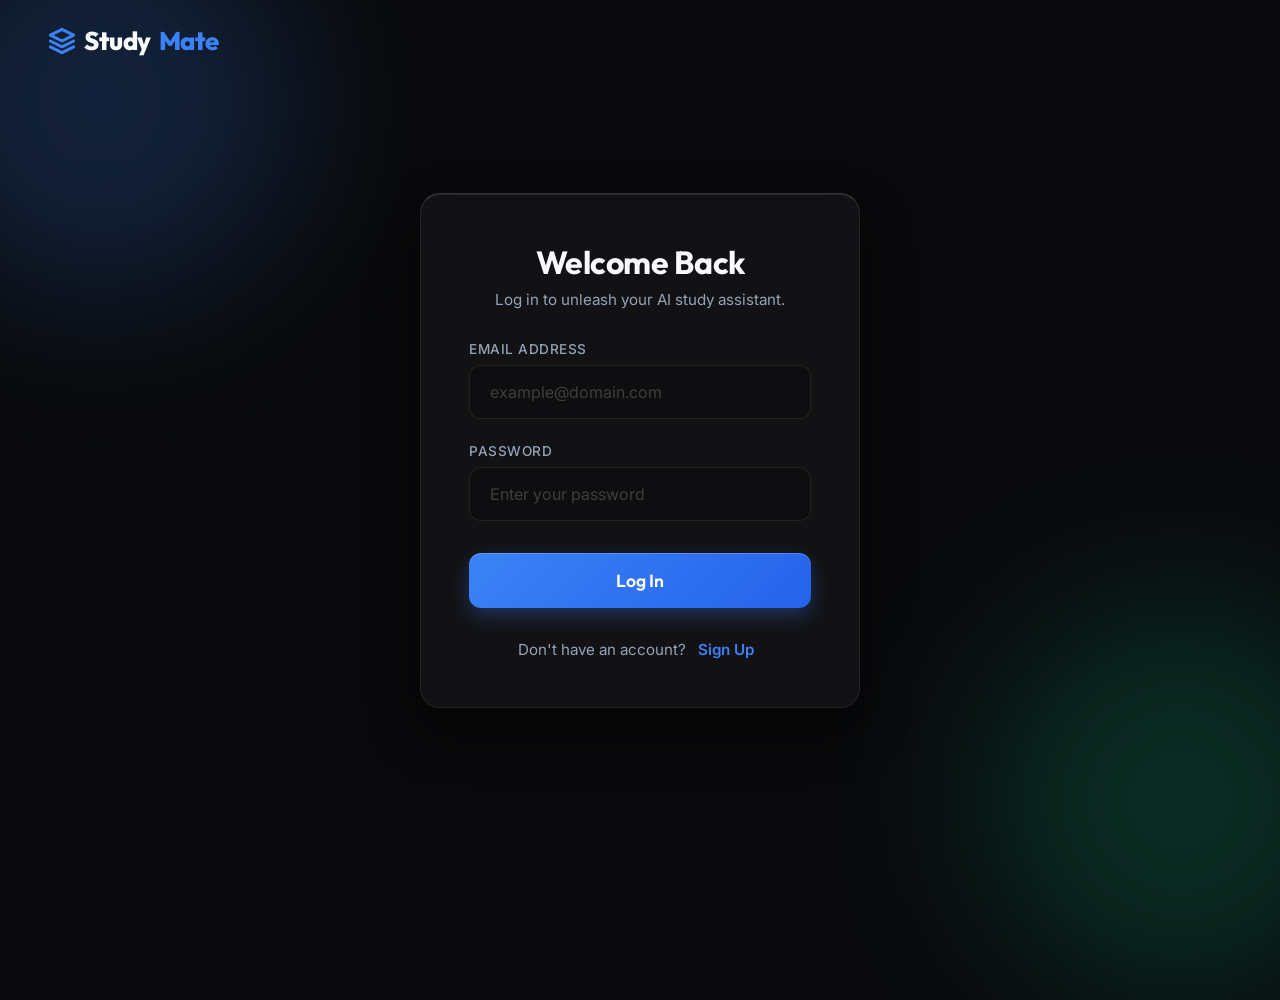
==== frontend/index.html @ 1d9f8a6f "fixed sitemap for vercel domain" ====
<!DOCTYPE html>
<html lang="en">
<head>
<meta charset="UTF-8">
<meta name="viewport" content="width=device-width, initial-scale=1.0">

<title>StudyMate AI - Smart Study Assistant for Students</title>
<meta name="keywords" content="AI study tool, quiz generator, study assistant, AI learning, student productivity, mind maps AI, StudyMate">

<meta name="description" content="StudyMate AI helps students generate quizzes, summaries, and mind maps instantly using AI. Improve productivity, boost learning, and study smarter with AI-powered tools.">
<link rel="preconnect" href="https://fonts.googleapis.com">
<link rel="canonical" href="https://studymate-beta-six.vercel.app/">
<meta property="og:title" content="StudyMate AI - Smart Study Assistant">
<meta property="og:description" content="Generate quizzes, summaries & mind maps using AI. Study smarter with StudyMate.">
<meta property="og:image" content="https://studymate-beta-six.vercel.app/preview.png">
<meta property="og:url" content="https://studymate-beta-six.vercel.app">
<meta property="og:type" content="website">
<meta name="twitter:card" content="summary_large_image">
<meta name="twitter:title" content="StudyMate AI">
<meta name="twitter:description" content="AI-powered study assistant for quizzes, summaries & mind maps">
<meta name="twitter:image" content="https://studymate-beta-six.vercel.app/preview.png">
<link href="https://fonts.googleapis.com/css2?family=Outfit:wght@400;600;700;800&family=Inter:wght@300;400;500;600&display=swap" rel="stylesheet">
<style>
/* ───────── RESET & VARIABLES ───────── */
*,*::before,*::after{box-sizing:border-box;margin:0;padding:0}
:root{
  --bg:#09090b;
  --surface:rgba(24, 24, 27, 0.65);
  --border:rgba(255,255,255,0.08);
  --green:#10b981;
  --green-glow:rgba(16, 185, 129, 0.4);
  --blue:#3b82f6;
  --blue-glow:rgba(59, 130, 246, 0.4);
  --text:#f8fafc;
  --muted:#94a3b8;
  --radius:20px;
}
body{
  font-family:'Inter', sans-serif; 
  background-color:var(--bg); 
  color:var(--text);
  min-height:100vh; 
  display:flex; flex-direction:column;
  overflow: hidden;
}

/* ───────── ANIMATED BACKGROUND ORBS ───────── */
.orb {
  position: absolute; border-radius: 50%; filter: blur(80px); opacity: 0.5; z-index: 0;
  animation: float 10s ease-in-out infinite alternate;
}
.orb-1 { width: 400px; height: 400px; background: var(--blue-glow); top: -100px; left: -100px; }
.orb-2 { width: 400px; height: 400px; background: var(--green-glow); bottom: -100px; right: -100px; animation-delay: -5s; }

@keyframes float {
  0% { transform: translate(0, 0) scale(1); }
  100% { transform: translate(40px, -40px) scale(1.1); }
}

/* ───────── NAV ───────── */
nav {
  display:flex; align-items:center; justify-content:space-between;
  padding:24px 48px; background:transparent; position:absolute; top:0; width: 100%; z-index:100;
}
.logo { font-family:'Outfit', sans-serif; font-weight:800; font-size:1.6rem; color:var(--text); letter-spacing:-0.5px; text-decoration:none; display:flex; align-items:center; gap:8px;}
.logo span { color:var(--blue); }

/* ───────── AUTH LAYOUT ───────── */
.auth-container { flex:1; display:flex; align-items:center; justify-content:center; padding: 40px 20px; z-index:10; position:relative;}
.auth-card {
  background:var(--surface); backdrop-filter:blur(24px); -webkit-backdrop-filter:blur(24px);
  border:1px solid var(--border); border-top: 1px solid rgba(255,255,255,0.15);
  border-radius:var(--radius); padding:48px; width:100%; max-width:440px;
  box-shadow: 0 24px 48px rgba(0,0,0,0.4), inset 0 1px 0 rgba(255,255,255,0.1);
  animation: fadeUp .6s cubic-bezier(0.16, 1, 0.3, 1) both;
  position: relative; overflow: hidden;
}

.auth-card::before {
  content:''; position:absolute; top:0; left:-100%; width:50%; height:100%;
  background: linear-gradient(90deg, transparent, rgba(255,255,255,0.03), transparent);
  transform: skewX(-20deg); animation: shine 6s infinite;
}
@keyframes shine { 0% { left: -100%; } 20% { left: 200%; } 100% { left: 200%; } }

@keyframes fadeUp {
  from { opacity: 0; transform: translateY(30px) scale(0.95); }
  to { opacity: 1; transform: translateY(0) scale(1); }
}

.auth-title { font-family:'Outfit', sans-serif; font-size:2rem; font-weight:700; text-align:center; margin-bottom:8px; color:var(--text); letter-spacing: -0.5px;}
.auth-subtitle { text-align:center; color:var(--muted); font-size:0.95rem; margin-bottom:32px; }

.form-group { margin-bottom: 24px; position:relative; }
.form-group label { display:block; margin-bottom: 8px; font-size:0.85rem; color:var(--muted); font-weight:500; letter-spacing: 0.5px; text-transform: uppercase;}
.form-control {
  width: 100%; padding: 16px 20px; background:rgba(0,0,0,0.2); border:1px solid var(--border);
  border-radius: 12px; color:var(--text); font-family:'Inter', sans-serif; font-size:1rem;
  outline: none; transition: all .3s ease; box-shadow: inset 0 2px 4px rgba(0,0,0,0.1);
}
.form-control::placeholder { color: rgba(255,255,255,0.2); }
.form-control:focus { border-color: var(--blue); background:rgba(59, 130, 246, 0.05); box-shadow: 0 0 0 4px rgba(59, 130, 246, 0.15), inset 0 2px 4px rgba(0,0,0,0.1); }

/* ───────── BUTTONS ───────── */
.btn {
  width: 100%; padding: 16px; font-family:'Outfit', sans-serif; font-size:1.1rem; font-weight:600;
  border:none; border-radius:12px; cursor:pointer; transition:all .3s ease; margin-top: 8px;
  position: relative; overflow: hidden;
}
.btn-primary { 
  background: linear-gradient(135deg, var(--blue), #2563eb); color:#fff; 
  box-shadow: 0 8px 20px rgba(59, 130, 246, 0.3), inset 0 1px 0 rgba(255,255,255,0.2);
}
.btn-primary:hover { transform:translateY(-2px); box-shadow: 0 12px 24px rgba(59, 130, 246, 0.4), inset 0 1px 0 rgba(255,255,255,0.2); filter: brightness(1.1); }
.btn-primary:active { transform:translateY(0); }

.auth-links { text-align:center; margin-top: 32px; font-size:0.95rem; color:var(--muted); }
.auth-links a { color:var(--blue); text-decoration:none; font-weight:600; transition:all .2s; padding: 4px 8px; border-radius: 6px;}
.auth-links a:hover { color:#fff; background: rgba(59, 130, 246, 0.1); }

/* ───────── MOBILE RESPONSIVENESS ───────── */
@media (max-width: 768px) {
  nav { padding: 16px 20px; justify-content: center; }
  .auth-container { padding: 20px 16px; }
  .auth-card { padding: 36px 24px; border-radius: 16px; }
  .auth-title { font-size: 1.7rem; }
}

</style>
</head>
<body>
  
  <div class="orb orb-1"></div>
  <div class="orb orb-2"></div>

  <nav>
    <a href="/" class="logo"><svg width="28" height="28" viewBox="0 0 24 24" fill="none" stroke="var(--blue)" stroke-width="2.5" stroke-linecap="round" stroke-linejoin="round"><path d="M12 2L2 7l10 5 10-5-10-5z"/><path d="M2 17l10 5 10-5"/><path d="M2 12l10 5 10-5"/></svg> Study<span>Mate</span></a>
  </nav>
  
  <div class="auth-container">
    <div class="auth-card">
      <h2 class="auth-title">Welcome Back</h2>
      <p class="auth-subtitle">Log in to unleash your AI study assistant.</p>
      <form id="loginForm">
        <div class="form-group">
          <label>Email Address</label>
          <input type="email" id="email" class="form-control" placeholder="example@domain.com" required>
        </div>
        <div class="form-group">
          <label>Password</label>
          <input type="password" id="password" class="form-control" placeholder="Enter your password" required>
        </div>
        <button type="submit" class="btn btn-primary" id="submitBtn">Log In</button>
        <p id="errorMsg" style="color:var(--red); font-size:0.85rem; margin-top:10px; display:none;"></p>
        <p id="successMsg" style="color:var(--green); font-size:0.85rem; margin-top:10px; display:none;">Login successful! Redirecting...</p>
      </form>
      <div class="auth-links">
        Don't have an account? <a href="/register">Sign Up</a>
      </div>
    </div>
  </div>

  <script>
    const API_URL = "https://studymate-f2bw.onrender.com";

    // Redirect if already logged in via token
    if (localStorage.getItem("sm_auth_token")) {
      window.location.href = "app.html";
    }

    document.getElementById('loginForm').addEventListener('submit', async (e) => {
      e.preventDefault();
      const email = document.getElementById('email').value;
      const password = document.getElementById('password').value;
      
      const btn = document.getElementById('submitBtn');
      const errorMsg = document.getElementById('errorMsg');
      const successMsg = document.getElementById('successMsg');
      
      btn.disabled = true;
      btn.innerText = "Logging in...";
      errorMsg.style.display = 'none';
      successMsg.style.display = 'none';

      try {
        const res = await fetch(`${API_URL}/login`, {
          method: "POST",
          headers: { "Content-Type": "application/json" },
          body: JSON.stringify({ email, password })
        });
        const data = await res.json();

        if (!res.ok) {
          throw new Error(data.detail || "Invalid login credentials");
        }

        // Store session token and redirect to inside page
        localStorage.setItem("sm_auth_token", data.session);
        if (data.name) localStorage.setItem("sm_user_name", data.name);
        
        successMsg.style.display = 'block';
        btn.innerText = "Redirecting...";
        setTimeout(() => { window.location.href = "app.html"; }, 1500);

      } catch (err) {
        errorMsg.innerText = err.message;
        errorMsg.style.display = 'block';
        btn.disabled = false;
        btn.innerText = "Log In";
      }
    });
  </script>
</body>
</html>
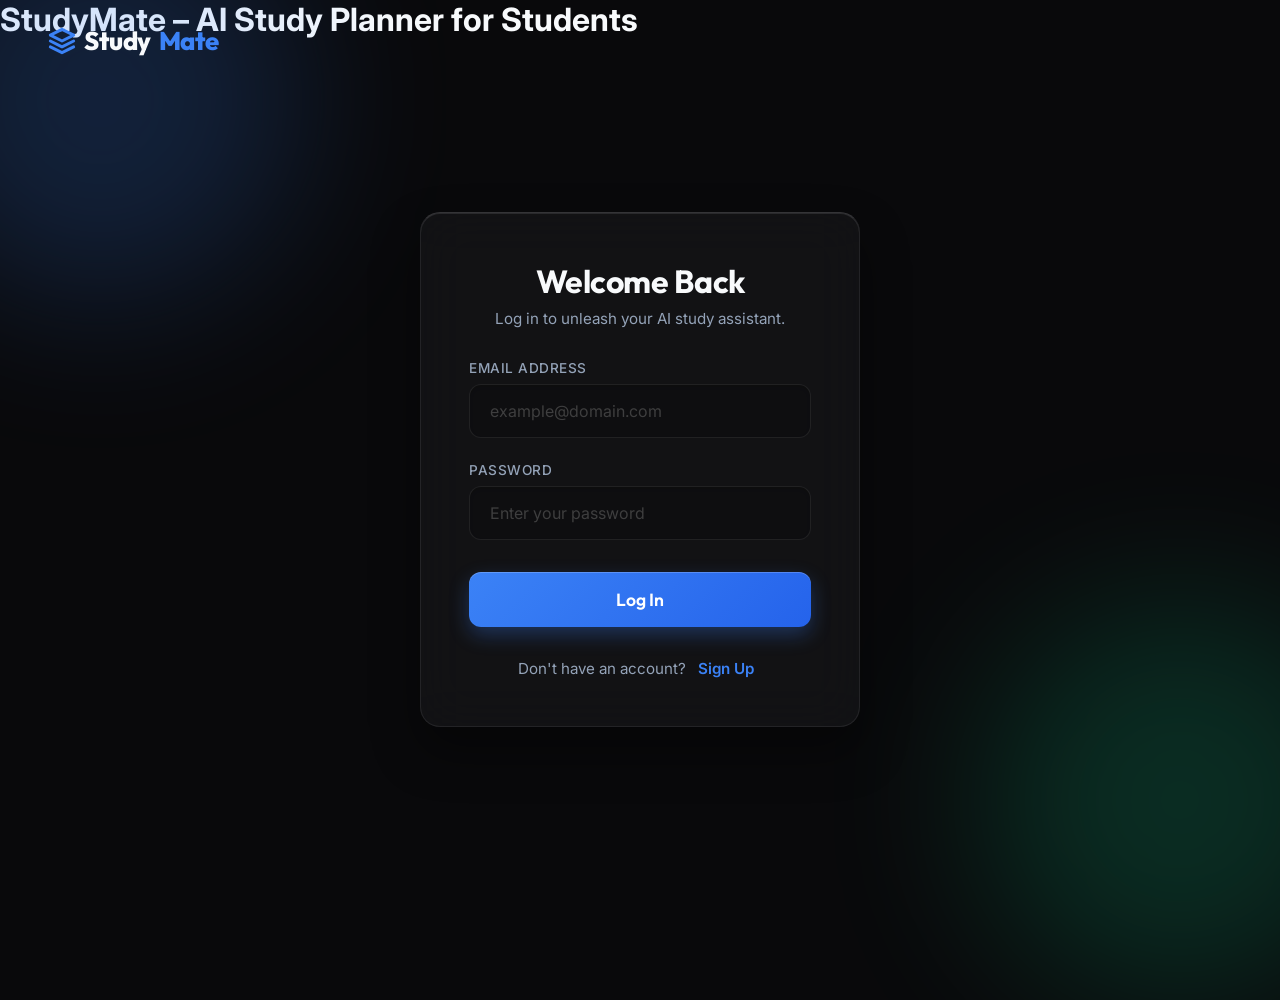
==== commit 713d232c: "added SEO fixes: added h1 and meta description" ====
--- a/frontend/index.html
+++ b/frontend/index.html
@@ -6,8 +6,8 @@
 
 <title>StudyMate AI - Smart Study Assistant for Students</title>
 <meta name="keywords" content="AI study tool, quiz generator, study assistant, AI learning, student productivity, mind maps AI, StudyMate">
-
-<meta name="description" content="StudyMate AI helps students generate quizzes, summaries, and mind maps instantly using AI. Improve productivity, boost learning, and study smarter with AI-powered tools.">
+<meta name="google-site-verification" content="OmD-OMQjL2kTriCbTSgiLanrGQlDjKHpFhlff01YMKE" />
+<meta name="description" content="StudyMate is an AI-powered study planner that helps students organize tasks, track progress, and improve productivity.">
 <link rel="preconnect" href="https://fonts.googleapis.com">
 <link rel="canonical" href="https://studymate-beta-six.vercel.app/">
 <meta property="og:title" content="StudyMate AI - Smart Study Assistant">
@@ -20,115 +20,10 @@
 <meta name="twitter:description" content="AI-powered study assistant for quizzes, summaries & mind maps">
 <meta name="twitter:image" content="https://studymate-beta-six.vercel.app/preview.png">
 <link href="https://fonts.googleapis.com/css2?family=Outfit:wght@400;600;700;800&family=Inter:wght@300;400;500;600&display=swap" rel="stylesheet">
-<style>
-/* ───────── RESET & VARIABLES ───────── */
-*,*::before,*::after{box-sizing:border-box;margin:0;padding:0}
-:root{
-  --bg:#09090b;
-  --surface:rgba(24, 24, 27, 0.65);
-  --border:rgba(255,255,255,0.08);
-  --green:#10b981;
-  --green-glow:rgba(16, 185, 129, 0.4);
-  --blue:#3b82f6;
-  --blue-glow:rgba(59, 130, 246, 0.4);
-  --text:#f8fafc;
-  --muted:#94a3b8;
-  --radius:20px;
-}
-body{
-  font-family:'Inter', sans-serif; 
-  background-color:var(--bg); 
-  color:var(--text);
-  min-height:100vh; 
-  display:flex; flex-direction:column;
-  overflow: hidden;
-}
-
-/* ───────── ANIMATED BACKGROUND ORBS ───────── */
-.orb {
-  position: absolute; border-radius: 50%; filter: blur(80px); opacity: 0.5; z-index: 0;
-  animation: float 10s ease-in-out infinite alternate;
-}
-.orb-1 { width: 400px; height: 400px; background: var(--blue-glow); top: -100px; left: -100px; }
-.orb-2 { width: 400px; height: 400px; background: var(--green-glow); bottom: -100px; right: -100px; animation-delay: -5s; }
-
-@keyframes float {
-  0% { transform: translate(0, 0) scale(1); }
-  100% { transform: translate(40px, -40px) scale(1.1); }
-}
-
-/* ───────── NAV ───────── */
-nav {
-  display:flex; align-items:center; justify-content:space-between;
-  padding:24px 48px; background:transparent; position:absolute; top:0; width: 100%; z-index:100;
-}
-.logo { font-family:'Outfit', sans-serif; font-weight:800; font-size:1.6rem; color:var(--text); letter-spacing:-0.5px; text-decoration:none; display:flex; align-items:center; gap:8px;}
-.logo span { color:var(--blue); }
-
-/* ───────── AUTH LAYOUT ───────── */
-.auth-container { flex:1; display:flex; align-items:center; justify-content:center; padding: 40px 20px; z-index:10; position:relative;}
-.auth-card {
-  background:var(--surface); backdrop-filter:blur(24px); -webkit-backdrop-filter:blur(24px);
-  border:1px solid var(--border); border-top: 1px solid rgba(255,255,255,0.15);
-  border-radius:var(--radius); padding:48px; width:100%; max-width:440px;
-  box-shadow: 0 24px 48px rgba(0,0,0,0.4), inset 0 1px 0 rgba(255,255,255,0.1);
-  animation: fadeUp .6s cubic-bezier(0.16, 1, 0.3, 1) both;
-  position: relative; overflow: hidden;
-}
-
-.auth-card::before {
-  content:''; position:absolute; top:0; left:-100%; width:50%; height:100%;
-  background: linear-gradient(90deg, transparent, rgba(255,255,255,0.03), transparent);
-  transform: skewX(-20deg); animation: shine 6s infinite;
-}
-@keyframes shine { 0% { left: -100%; } 20% { left: 200%; } 100% { left: 200%; } }
-
-@keyframes fadeUp {
-  from { opacity: 0; transform: translateY(30px) scale(0.95); }
-  to { opacity: 1; transform: translateY(0) scale(1); }
-}
-
-.auth-title { font-family:'Outfit', sans-serif; font-size:2rem; font-weight:700; text-align:center; margin-bottom:8px; color:var(--text); letter-spacing: -0.5px;}
-.auth-subtitle { text-align:center; color:var(--muted); font-size:0.95rem; margin-bottom:32px; }
-
-.form-group { margin-bottom: 24px; position:relative; }
-.form-group label { display:block; margin-bottom: 8px; font-size:0.85rem; color:var(--muted); font-weight:500; letter-spacing: 0.5px; text-transform: uppercase;}
-.form-control {
-  width: 100%; padding: 16px 20px; background:rgba(0,0,0,0.2); border:1px solid var(--border);
-  border-radius: 12px; color:var(--text); font-family:'Inter', sans-serif; font-size:1rem;
-  outline: none; transition: all .3s ease; box-shadow: inset 0 2px 4px rgba(0,0,0,0.1);
-}
-.form-control::placeholder { color: rgba(255,255,255,0.2); }
-.form-control:focus { border-color: var(--blue); background:rgba(59, 130, 246, 0.05); box-shadow: 0 0 0 4px rgba(59, 130, 246, 0.15), inset 0 2px 4px rgba(0,0,0,0.1); }
-
-/* ───────── BUTTONS ───────── */
-.btn {
-  width: 100%; padding: 16px; font-family:'Outfit', sans-serif; font-size:1.1rem; font-weight:600;
-  border:none; border-radius:12px; cursor:pointer; transition:all .3s ease; margin-top: 8px;
-  position: relative; overflow: hidden;
-}
-.btn-primary { 
-  background: linear-gradient(135deg, var(--blue), #2563eb); color:#fff; 
-  box-shadow: 0 8px 20px rgba(59, 130, 246, 0.3), inset 0 1px 0 rgba(255,255,255,0.2);
-}
-.btn-primary:hover { transform:translateY(-2px); box-shadow: 0 12px 24px rgba(59, 130, 246, 0.4), inset 0 1px 0 rgba(255,255,255,0.2); filter: brightness(1.1); }
-.btn-primary:active { transform:translateY(0); }
-
-.auth-links { text-align:center; margin-top: 32px; font-size:0.95rem; color:var(--muted); }
-.auth-links a { color:var(--blue); text-decoration:none; font-weight:600; transition:all .2s; padding: 4px 8px; border-radius: 6px;}
-.auth-links a:hover { color:#fff; background: rgba(59, 130, 246, 0.1); }
-
-/* ───────── MOBILE RESPONSIVENESS ───────── */
-@media (max-width: 768px) {
-  nav { padding: 16px 20px; justify-content: center; }
-  .auth-container { padding: 20px 16px; }
-  .auth-card { padding: 36px 24px; border-radius: 16px; }
-  .auth-title { font-size: 1.7rem; }
-}
-
-</style>
+<link rel="stylesheet" href="index.css">
 </head>
 <body>
+  <h1>StudyMate – AI Study Planner for Students</h1>
   
   <div class="orb orb-1"></div>
   <div class="orb orb-2"></div>
@@ -160,55 +55,6 @@
     </div>
   </div>
 
-  <script>
-    const API_URL = "https://studymate-f2bw.onrender.com";
-
-    // Redirect if already logged in via token
-    if (localStorage.getItem("sm_auth_token")) {
-      window.location.href = "app.html";
-    }
-
-    document.getElementById('loginForm').addEventListener('submit', async (e) => {
-      e.preventDefault();
-      const email = document.getElementById('email').value;
-      const password = document.getElementById('password').value;
-      
-      const btn = document.getElementById('submitBtn');
-      const errorMsg = document.getElementById('errorMsg');
-      const successMsg = document.getElementById('successMsg');
-      
-      btn.disabled = true;
-      btn.innerText = "Logging in...";
-      errorMsg.style.display = 'none';
-      successMsg.style.display = 'none';
-
-      try {
-        const res = await fetch(`${API_URL}/login`, {
-          method: "POST",
-          headers: { "Content-Type": "application/json" },
-          body: JSON.stringify({ email, password })
-        });
-        const data = await res.json();
-
-        if (!res.ok) {
-          throw new Error(data.detail || "Invalid login credentials");
-        }
-
-        // Store session token and redirect to inside page
-        localStorage.setItem("sm_auth_token", data.session);
-        if (data.name) localStorage.setItem("sm_user_name", data.name);
-        
-        successMsg.style.display = 'block';
-        btn.innerText = "Redirecting...";
-        setTimeout(() => { window.location.href = "app.html"; }, 1500);
-
-      } catch (err) {
-        errorMsg.innerText = err.message;
-        errorMsg.style.display = 'block';
-        btn.disabled = false;
-        btn.innerText = "Log In";
-      }
-    });
-  </script>
+  <script src="index.js"></script>
 </body>
 </html>
--- a/frontend/index.css
+++ b/frontend/index.css
@@ -0,0 +1,104 @@
+/* ───────── RESET & VARIABLES ───────── */
+*,*::before,*::after{box-sizing:border-box;margin:0;padding:0}
+:root{
+  --bg:#09090b;
+  --surface:rgba(24, 24, 27, 0.65);
+  --border:rgba(255,255,255,0.08);
+  --green:#10b981;
+  --green-glow:rgba(16, 185, 129, 0.4);
+  --blue:#3b82f6;
+  --blue-glow:rgba(59, 130, 246, 0.4);
+  --text:#f8fafc;
+  --muted:#94a3b8;
+  --radius:20px;
+}
+body{
+  font-family:'Inter', sans-serif; 
+  background-color:var(--bg); 
+  color:var(--text);
+  min-height:100vh; 
+  display:flex; flex-direction:column;
+  overflow: hidden;
+}
+
+/* ───────── ANIMATED BACKGROUND ORBS ───────── */
+.orb {
+  position: absolute; border-radius: 50%; filter: blur(80px); opacity: 0.5; z-index: 0;
+  animation: float 10s ease-in-out infinite alternate;
+}
+.orb-1 { width: 400px; height: 400px; background: var(--blue-glow); top: -100px; left: -100px; }
+.orb-2 { width: 400px; height: 400px; background: var(--green-glow); bottom: -100px; right: -100px; animation-delay: -5s; }
+
+@keyframes float {
+  0% { transform: translate(0, 0) scale(1); }
+  100% { transform: translate(40px, -40px) scale(1.1); }
+}
+
+/* ───────── NAV ───────── */
+nav {
+  display:flex; align-items:center; justify-content:space-between;
+  padding:24px 48px; background:transparent; position:absolute; top:0; width: 100%; z-index:100;
+}
+.logo { font-family:'Outfit', sans-serif; font-weight:800; font-size:1.6rem; color:var(--text); letter-spacing:-0.5px; text-decoration:none; display:flex; align-items:center; gap:8px;}
+.logo span { color:var(--blue); }
+
+/* ───────── AUTH LAYOUT ───────── */
+.auth-container { flex:1; display:flex; align-items:center; justify-content:center; padding: 40px 20px; z-index:10; position:relative;}
+.auth-card {
+  background:var(--surface); backdrop-filter:blur(24px); -webkit-backdrop-filter:blur(24px);
+  border:1px solid var(--border); border-top: 1px solid rgba(255,255,255,0.15);
+  border-radius:var(--radius); padding:48px; width:100%; max-width:440px;
+  box-shadow: 0 24px 48px rgba(0,0,0,0.4), inset 0 1px 0 rgba(255,255,255,0.1);
+  animation: fadeUp .6s cubic-bezier(0.16, 1, 0.3, 1) both;
+  position: relative; overflow: hidden;
+}
+
+.auth-card::before {
+  content:''; position:absolute; top:0; left:-100%; width:50%; height:100%;
+  background: linear-gradient(90deg, transparent, rgba(255,255,255,0.03), transparent);
+  transform: skewX(-20deg); animation: shine 6s infinite;
+}
+@keyframes shine { 0% { left: -100%; } 20% { left: 200%; } 100% { left: 200%; } }
+
+@keyframes fadeUp {
+  from { opacity: 0; transform: translateY(30px) scale(0.95); }
+  to { opacity: 1; transform: translateY(0) scale(1); }
+}
+
+.auth-title { font-family:'Outfit', sans-serif; font-size:2rem; font-weight:700; text-align:center; margin-bottom:8px; color:var(--text); letter-spacing: -0.5px;}
+.auth-subtitle { text-align:center; color:var(--muted); font-size:0.95rem; margin-bottom:32px; }
+
+.form-group { margin-bottom: 24px; position:relative; }
+.form-group label { display:block; margin-bottom: 8px; font-size:0.85rem; color:var(--muted); font-weight:500; letter-spacing: 0.5px; text-transform: uppercase;}
+.form-control {
+  width: 100%; padding: 16px 20px; background:rgba(0,0,0,0.2); border:1px solid var(--border);
+  border-radius: 12px; color:var(--text); font-family:'Inter', sans-serif; font-size:1rem;
+  outline: none; transition: all .3s ease; box-shadow: inset 0 2px 4px rgba(0,0,0,0.1);
+}
+.form-control::placeholder { color: rgba(255,255,255,0.2); }
+.form-control:focus { border-color: var(--blue); background:rgba(59, 130, 246, 0.05); box-shadow: 0 0 0 4px rgba(59, 130, 246, 0.15), inset 0 2px 4px rgba(0,0,0,0.1); }
+
+/* ───────── BUTTONS ───────── */
+.btn {
+  width: 100%; padding: 16px; font-family:'Outfit', sans-serif; font-size:1.1rem; font-weight:600;
+  border:none; border-radius:12px; cursor:pointer; transition:all .3s ease; margin-top: 8px;
+  position: relative; overflow: hidden;
+}
+.btn-primary { 
+  background: linear-gradient(135deg, var(--blue), #2563eb); color:#fff; 
+  box-shadow: 0 8px 20px rgba(59, 130, 246, 0.3), inset 0 1px 0 rgba(255,255,255,0.2);
+}
+.btn-primary:hover { transform:translateY(-2px); box-shadow: 0 12px 24px rgba(59, 130, 246, 0.4), inset 0 1px 0 rgba(255,255,255,0.2); filter: brightness(1.1); }
+.btn-primary:active { transform:translateY(0); }
+
+.auth-links { text-align:center; margin-top: 32px; font-size:0.95rem; color:var(--muted); }
+.auth-links a { color:var(--blue); text-decoration:none; font-weight:600; transition:all .2s; padding: 4px 8px; border-radius: 6px;}
+.auth-links a:hover { color:#fff; background: rgba(59, 130, 246, 0.1); }
+
+/* ───────── MOBILE RESPONSIVENESS ───────── */
+@media (max-width: 768px) {
+  nav { padding: 16px 20px; justify-content: center; }
+  .auth-container { padding: 20px 16px; }
+  .auth-card { padding: 36px 24px; border-radius: 16px; }
+  .auth-title { font-size: 1.7rem; }
+}
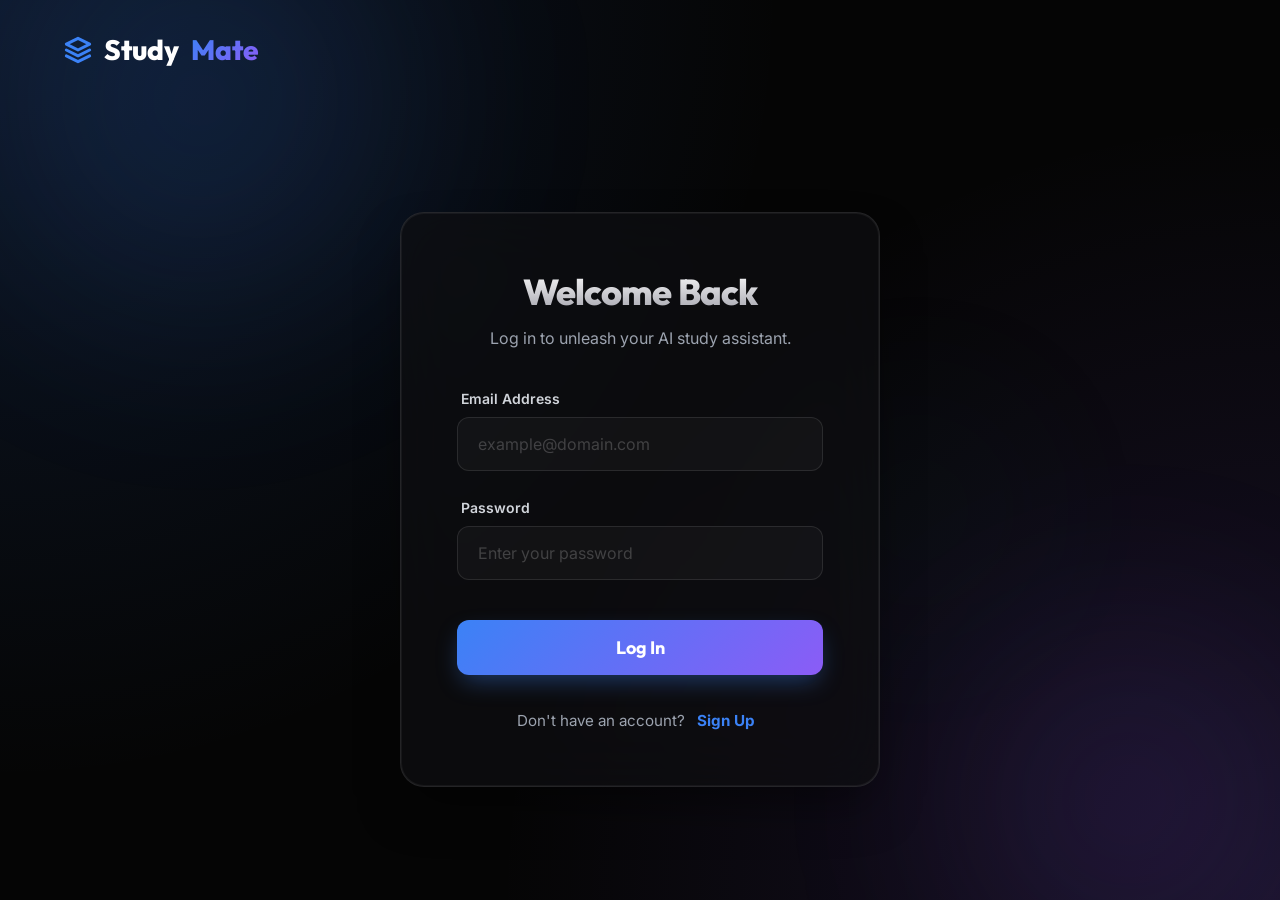
==== commit b4e4d918: "feat: Enhance login and registration pages with premium high-fidelity design" ====
--- a/frontend/index.html
+++ b/frontend/index.html
@@ -25,11 +25,14 @@
 <body>
   <h1>StudyMate – AI Study Planner for Students</h1>
   
-  <div class="orb orb-1"></div>
-  <div class="orb orb-2"></div>
+  <div class="background-canvas">
+    <div class="orb orb-1"></div>
+    <div class="orb orb-2"></div>
+    <div class="orb orb-3"></div>
+  </div>
 
   <nav>
-    <a href="/" class="logo"><svg width="28" height="28" viewBox="0 0 24 24" fill="none" stroke="var(--blue)" stroke-width="2.5" stroke-linecap="round" stroke-linejoin="round"><path d="M12 2L2 7l10 5 10-5-10-5z"/><path d="M2 17l10 5 10-5"/><path d="M2 12l10 5 10-5"/></svg> Study<span>Mate</span></a>
+    <a href="/" class="logo"><svg width="28" height="28" viewBox="0 0 24 24" fill="none" stroke="var(--accent)" stroke-width="2.5" stroke-linecap="round" stroke-linejoin="round"><path d="M12 2L2 7l10 5 10-5-10-5z"/><path d="M2 17l10 5 10-5"/><path d="M2 12l10 5 10-5"/></svg> Study<span>Mate</span></a>
   </nav>
   
   <div class="auth-container">
--- a/frontend/index.css
+++ b/frontend/index.css
@@ -1,104 +1,320 @@
 /* ───────── RESET & VARIABLES ───────── */
-*,*::before,*::after{box-sizing:border-box;margin:0;padding:0}
-:root{
-  --bg:#09090b;
-  --surface:rgba(24, 24, 27, 0.65);
-  --border:rgba(255,255,255,0.08);
-  --green:#10b981;
-  --green-glow:rgba(16, 185, 129, 0.4);
-  --blue:#3b82f6;
-  --blue-glow:rgba(59, 130, 246, 0.4);
-  --text:#f8fafc;
-  --muted:#94a3b8;
-  --radius:20px;
-}
-body{
-  font-family:'Inter', sans-serif; 
-  background-color:var(--bg); 
-  color:var(--text);
-  min-height:100vh; 
-  display:flex; flex-direction:column;
+*, *::before, *::after {
+  box-sizing: border-box;
+  margin: 0;
+  padding: 0;
+}
+
+:root {
+  --bg: #050505;
+  --surface: rgba(15, 15, 18, 0.7);
+  --border: rgba(255, 255, 255, 0.1);
+  --accent: #3b82f6;
+  --accent-glow: rgba(59, 130, 246, 0.5);
+  --accent-secondary: #8b5cf6;
+  --text: #ffffff;
+  --text-muted: #9ca3af;
+  --radius-lg: 24px;
+  --radius-md: 12px;
+  --font-main: 'Inter', system-ui, -apple-system, sans-serif;
+  --font-display: 'Outfit', sans-serif;
+}
+
+h1 {
+  position: absolute;
+  left: -9999px;
+}
+
+body {
+  font-family: var(--font-main);
+  background-color: var(--bg);
+  background-image: 
+    radial-gradient(circle at 0% 0%, rgba(59, 130, 246, 0.15) 0%, transparent 50%),
+    radial-gradient(circle at 100% 100%, rgba(139, 92, 246, 0.15) 0%, transparent 50%);
+  color: var(--text);
+  min-height: 100vh;
+  display: flex;
+  flex-direction: column;
   overflow: hidden;
-}
-
-/* ───────── ANIMATED BACKGROUND ORBS ───────── */
+  position: relative;
+}
+
+/* ───────── ANIMATED BACKGROUND ───────── */
+.background-canvas {
+  position: fixed;
+  top: 0;
+  left: 0;
+  width: 100%;
+  height: 100%;
+  z-index: -1;
+  overflow: hidden;
+}
+
 .orb {
-  position: absolute; border-radius: 50%; filter: blur(80px); opacity: 0.5; z-index: 0;
-  animation: float 10s ease-in-out infinite alternate;
-}
-.orb-1 { width: 400px; height: 400px; background: var(--blue-glow); top: -100px; left: -100px; }
-.orb-2 { width: 400px; height: 400px; background: var(--green-glow); bottom: -100px; right: -100px; animation-delay: -5s; }
+  position: absolute;
+  border-radius: 50%;
+  filter: blur(100px);
+  opacity: 0.4;
+  animation: float 20s infinite alternate ease-in-out;
+}
+
+.orb-1 {
+  width: 600px;
+  height: 600px;
+  background: radial-gradient(circle, var(--accent-glow), transparent 70%);
+  top: -200px;
+  left: -100px;
+}
+
+.orb-2 {
+  width: 500px;
+  height: 500px;
+  background: radial-gradient(circle, rgba(139, 92, 246, 0.4), transparent 70%);
+  bottom: -150px;
+  right: -100px;
+  animation-delay: -5s;
+}
+
+.orb-3 {
+  width: 300px;
+  height: 300px;
+  background: radial-gradient(circle, rgba(16, 185, 129, 0.2), transparent 70%);
+  top: 40%;
+  left: 60%;
+  animation-duration: 25s;
+}
 
 @keyframes float {
   0% { transform: translate(0, 0) scale(1); }
-  100% { transform: translate(40px, -40px) scale(1.1); }
+  50% { transform: translate(100px, 50px) scale(1.1); }
+  100% { transform: translate(-50px, 100px) scale(0.9); }
 }
 
 /* ───────── NAV ───────── */
 nav {
-  display:flex; align-items:center; justify-content:space-between;
-  padding:24px 48px; background:transparent; position:absolute; top:0; width: 100%; z-index:100;
-}
-.logo { font-family:'Outfit', sans-serif; font-weight:800; font-size:1.6rem; color:var(--text); letter-spacing:-0.5px; text-decoration:none; display:flex; align-items:center; gap:8px;}
-.logo span { color:var(--blue); }
+  display: flex;
+  align-items: center;
+  justify-content: space-between;
+  padding: 32px 64px;
+  z-index: 100;
+}
+
+.logo {
+  font-family: var(--font-display);
+  font-weight: 800;
+  font-size: 1.75rem;
+  color: var(--text);
+  text-decoration: none;
+  display: flex;
+  align-items: center;
+  gap: 12px;
+  transition: transform 0.3s ease;
+}
+
+.logo:hover {
+  transform: scale(1.02);
+}
+
+.logo span {
+  background: linear-gradient(135deg, var(--accent), var(--accent-secondary));
+  background-clip: text;
+  -webkit-background-clip: text;
+  -webkit-text-fill-color: transparent;
+}
 
 /* ───────── AUTH LAYOUT ───────── */
-.auth-container { flex:1; display:flex; align-items:center; justify-content:center; padding: 40px 20px; z-index:10; position:relative;}
+.auth-container {
+  flex: 1;
+  display: flex;
+  align-items: center;
+  justify-content: center;
+  padding: 20px;
+  position: relative;
+  z-index: 10;
+}
+
 .auth-card {
-  background:var(--surface); backdrop-filter:blur(24px); -webkit-backdrop-filter:blur(24px);
-  border:1px solid var(--border); border-top: 1px solid rgba(255,255,255,0.15);
-  border-radius:var(--radius); padding:48px; width:100%; max-width:440px;
-  box-shadow: 0 24px 48px rgba(0,0,0,0.4), inset 0 1px 0 rgba(255,255,255,0.1);
-  animation: fadeUp .6s cubic-bezier(0.16, 1, 0.3, 1) both;
-  position: relative; overflow: hidden;
-}
-
-.auth-card::before {
-  content:''; position:absolute; top:0; left:-100%; width:50%; height:100%;
-  background: linear-gradient(90deg, transparent, rgba(255,255,255,0.03), transparent);
-  transform: skewX(-20deg); animation: shine 6s infinite;
-}
-@keyframes shine { 0% { left: -100%; } 20% { left: 200%; } 100% { left: 200%; } }
-
-@keyframes fadeUp {
-  from { opacity: 0; transform: translateY(30px) scale(0.95); }
-  to { opacity: 1; transform: translateY(0) scale(1); }
-}
-
-.auth-title { font-family:'Outfit', sans-serif; font-size:2rem; font-weight:700; text-align:center; margin-bottom:8px; color:var(--text); letter-spacing: -0.5px;}
-.auth-subtitle { text-align:center; color:var(--muted); font-size:0.95rem; margin-bottom:32px; }
-
-.form-group { margin-bottom: 24px; position:relative; }
-.form-group label { display:block; margin-bottom: 8px; font-size:0.85rem; color:var(--muted); font-weight:500; letter-spacing: 0.5px; text-transform: uppercase;}
+  background: var(--surface);
+  backdrop-filter: blur(32px);
+  -webkit-backdrop-filter: blur(32px);
+  border: 1px solid var(--border);
+  border-radius: var(--radius-lg);
+  padding: 56px;
+  width: 100%;
+  max-width: 480px;
+  box-shadow: 
+    0 25px 50px -12px rgba(0, 0, 0, 0.5),
+    0 0 0 1px rgba(255, 255, 255, 0.05) inset;
+  animation: cardEnter 0.8s cubic-bezier(0.16, 1, 0.3, 1) both;
+}
+
+@keyframes cardEnter {
+  from { opacity: 0; transform: translateY(40px) scale(0.95); filter: blur(10px); }
+  to { opacity: 1; transform: translateY(0) scale(1); filter: blur(0); }
+}
+
+.auth-title {
+  font-family: var(--font-display);
+  font-size: 2.25rem;
+  font-weight: 800;
+  text-align: center;
+  margin-bottom: 12px;
+  letter-spacing: -0.025em;
+  background: linear-gradient(to bottom, #fff, #a1a1aa);
+  background-clip: text;
+  -webkit-background-clip: text;
+  -webkit-text-fill-color: transparent;
+}
+
+.auth-subtitle {
+  text-align: center;
+  color: var(--text-muted);
+  font-size: 1rem;
+  margin-bottom: 40px;
+  line-height: 1.5;
+}
+
+.form-group {
+  margin-bottom: 28px;
+  animation: itemFadeUp 0.6s ease both;
+}
+
+.form-group:nth-child(1) { animation-delay: 0.2s; }
+.form-group:nth-child(2) { animation-delay: 0.3s; }
+
+@keyframes itemFadeUp {
+  from { opacity: 0; transform: translateY(10px); }
+  to { opacity: 1; transform: translateY(0); }
+}
+
+.form-group label {
+  display: block;
+  margin-bottom: 10px;
+  font-size: 0.875rem;
+  color: #d1d5db;
+  font-weight: 600;
+  margin-left: 4px;
+}
+
 .form-control {
-  width: 100%; padding: 16px 20px; background:rgba(0,0,0,0.2); border:1px solid var(--border);
-  border-radius: 12px; color:var(--text); font-family:'Inter', sans-serif; font-size:1rem;
-  outline: none; transition: all .3s ease; box-shadow: inset 0 2px 4px rgba(0,0,0,0.1);
-}
-.form-control::placeholder { color: rgba(255,255,255,0.2); }
-.form-control:focus { border-color: var(--blue); background:rgba(59, 130, 246, 0.05); box-shadow: 0 0 0 4px rgba(59, 130, 246, 0.15), inset 0 2px 4px rgba(0,0,0,0.1); }
+  width: 100%;
+  padding: 16px 20px;
+  background: rgba(255, 255, 255, 0.03);
+  border: 1px solid rgba(255, 255, 255, 0.1);
+  border-radius: var(--radius-md);
+  color: var(--text);
+  font-family: var(--font-main);
+  font-size: 1rem;
+  outline: none;
+  transition: all 0.3s cubic-bezier(0.4, 0, 0.2, 1);
+}
+
+.form-control::placeholder {
+  color: rgba(255, 255, 255, 0.2);
+}
+
+.form-control:focus {
+  border-color: var(--accent);
+  background: rgba(255, 255, 255, 0.06);
+  box-shadow: 0 0 0 4px rgba(59, 130, 246, 0.1);
+  transform: translateY(-1px);
+}
 
 /* ───────── BUTTONS ───────── */
 .btn {
-  width: 100%; padding: 16px; font-family:'Outfit', sans-serif; font-size:1.1rem; font-weight:600;
-  border:none; border-radius:12px; cursor:pointer; transition:all .3s ease; margin-top: 8px;
-  position: relative; overflow: hidden;
-}
-.btn-primary { 
-  background: linear-gradient(135deg, var(--blue), #2563eb); color:#fff; 
-  box-shadow: 0 8px 20px rgba(59, 130, 246, 0.3), inset 0 1px 0 rgba(255,255,255,0.2);
-}
-.btn-primary:hover { transform:translateY(-2px); box-shadow: 0 12px 24px rgba(59, 130, 246, 0.4), inset 0 1px 0 rgba(255,255,255,0.2); filter: brightness(1.1); }
-.btn-primary:active { transform:translateY(0); }
-
-.auth-links { text-align:center; margin-top: 32px; font-size:0.95rem; color:var(--muted); }
-.auth-links a { color:var(--blue); text-decoration:none; font-weight:600; transition:all .2s; padding: 4px 8px; border-radius: 6px;}
-.auth-links a:hover { color:#fff; background: rgba(59, 130, 246, 0.1); }
+  width: 100%;
+  padding: 16px;
+  font-family: var(--font-display);
+  font-size: 1.125rem;
+  font-weight: 700;
+  border: none;
+  border-radius: var(--radius-md);
+  cursor: pointer;
+  transition: all 0.3s cubic-bezier(0.4, 0, 0.2, 1);
+  margin-top: 12px;
+  position: relative;
+  overflow: hidden;
+  animation: itemFadeUp 0.6s ease both;
+  animation-delay: 0.4s;
+}
+
+.btn-primary {
+  background: linear-gradient(135deg, var(--accent), var(--accent-secondary));
+  color: white;
+  box-shadow: 0 10px 25px -5px rgba(59, 130, 246, 0.4);
+}
+
+.btn-primary:hover {
+  transform: translateY(-2px);
+  box-shadow: 0 15px 30px -5px rgba(59, 130, 246, 0.5);
+  filter: brightness(1.1);
+}
+
+.btn-primary:active {
+  transform: translateY(0);
+}
+
+.btn-primary::after {
+  content: '';
+  position: absolute;
+  top: 0;
+  left: -100%;
+  width: 100%;
+  height: 100%;
+  background: linear-gradient(90deg, transparent, rgba(255, 255, 255, 0.2), transparent);
+  transition: 0.5s;
+}
+
+.btn-primary:hover::after {
+  left: 100%;
+}
+
+.auth-links {
+  text-align: center;
+  margin-top: 36px;
+  font-size: 0.95rem;
+  color: var(--text-muted);
+  animation: itemFadeUp 0.6s ease both;
+  animation-delay: 0.5s;
+}
+
+.auth-links a {
+  color: var(--accent);
+  text-decoration: none;
+  font-weight: 700;
+  transition: all 0.2s;
+  padding: 4px 8px;
+  border-radius: 6px;
+}
+
+.auth-links a:hover {
+  color: #fff;
+  background: rgba(59, 130, 246, 0.1);
+  text-decoration: underline;
+}
+
+/* ───────── MESSAGES ───────── */
+#errorMsg, #successMsg {
+  padding: 12px;
+  border-radius: 8px;
+  margin-top: 16px;
+  font-size: 0.875rem;
+  font-weight: 500;
+  text-align: center;
+  animation: shake 0.4s ease-in-out;
+}
+
+@keyframes shake {
+  0%, 100% { transform: translateX(0); }
+  25% { transform: translateX(-5px); }
+  75% { transform: translateX(5px); }
+}
 
 /* ───────── MOBILE RESPONSIVENESS ───────── */
-@media (max-width: 768px) {
-  nav { padding: 16px 20px; justify-content: center; }
-  .auth-container { padding: 20px 16px; }
-  .auth-card { padding: 36px 24px; border-radius: 16px; }
-  .auth-title { font-size: 1.7rem; }
-}
+@media (max-width: 640px) {
+  nav { padding: 24px; }
+  .auth-card { padding: 40px 24px; }
+  .auth-title { font-size: 1.875rem; }
+  .logo { font-size: 1.5rem; }
+}
+
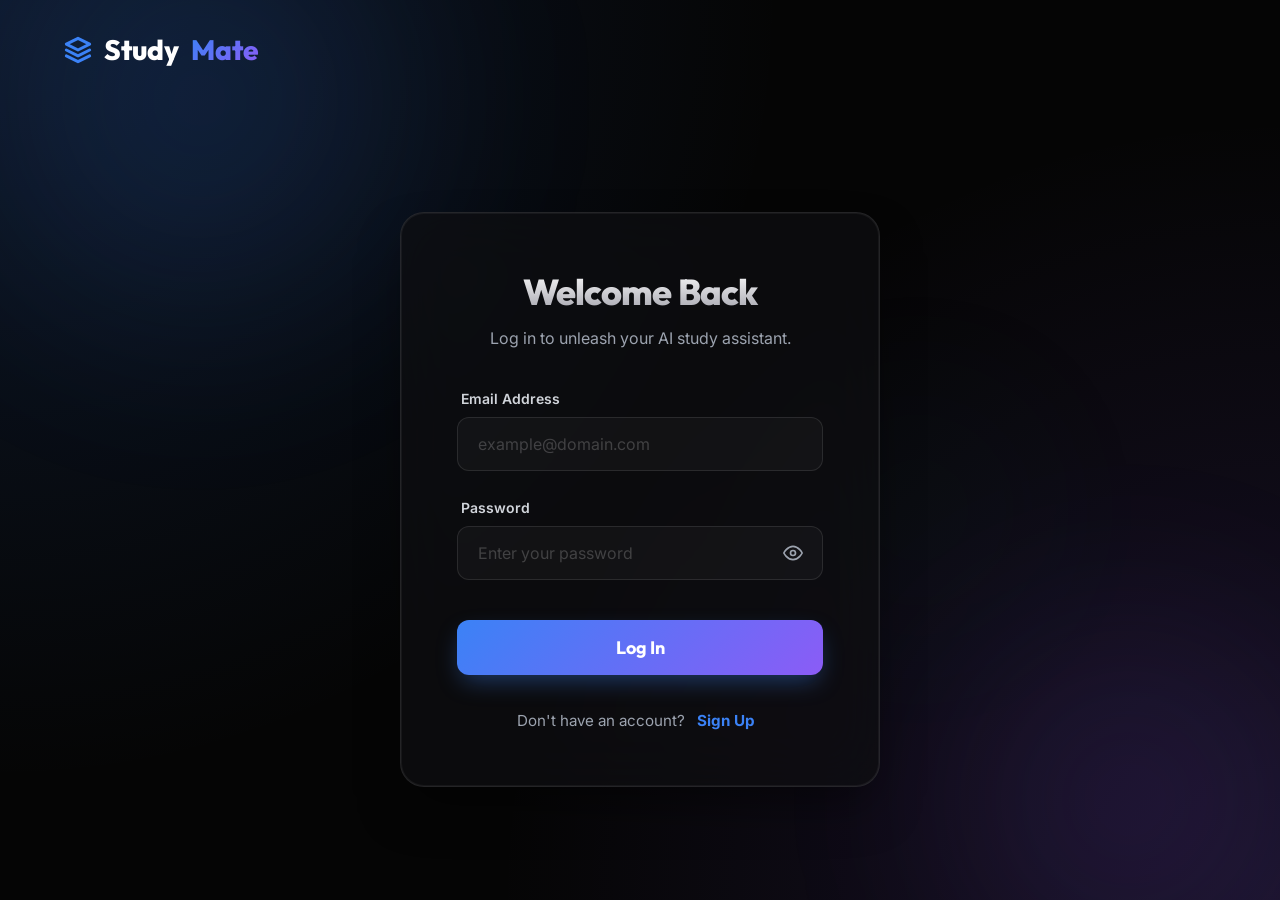
==== commit 6b646c87: "feat: Add password visibility toggle to login and register pages" ====
--- a/frontend/index.html
+++ b/frontend/index.html
@@ -44,9 +44,14 @@
           <label>Email Address</label>
           <input type="email" id="email" class="form-control" placeholder="example@domain.com" required>
         </div>
-        <div class="form-group">
+        <div class="form-group password-group">
           <label>Password</label>
-          <input type="password" id="password" class="form-control" placeholder="Enter your password" required>
+          <div class="input-wrapper">
+            <input type="password" id="password" class="form-control" placeholder="Enter your password" required>
+            <button type="button" class="password-toggle" id="togglePassword">
+              <svg width="20" height="20" viewBox="0 0 24 24" fill="none" stroke="currentColor" stroke-width="2" stroke-linecap="round" stroke-linejoin="round" class="eye-icon"><path d="M1 12s4-8 11-8 11 8 11 8-4 8-11 8-11-8-11-8z"/><circle cx="12" cy="12" r="3"/></svg>
+            </button>
+          </div>
         </div>
         <button type="submit" class="btn btn-primary" id="submitBtn">Log In</button>
         <p id="errorMsg" style="color:var(--red); font-size:0.85rem; margin-top:10px; display:none;"></p>
--- a/frontend/index.css
+++ b/frontend/index.css
@@ -293,6 +293,37 @@
   text-decoration: underline;
 }
 
+.input-wrapper {
+  position: relative;
+  display: flex;
+  align-items: center;
+}
+
+.password-toggle {
+  position: absolute;
+  right: 12px;
+  background: transparent;
+  border: none;
+  color: var(--text-muted);
+  cursor: pointer;
+  padding: 8px;
+  display: flex;
+  align-items: center;
+  justify-content: center;
+  transition: all 0.2s ease;
+  border-radius: 8px;
+  z-index: 10;
+}
+
+.password-toggle:hover {
+  color: var(--accent);
+  background: rgba(255, 255, 255, 0.05);
+}
+
+.form-control {
+  padding-right: 48px; /* Room for toggle button */
+}
+
 /* ───────── MESSAGES ───────── */
 #errorMsg, #successMsg {
   padding: 12px;
